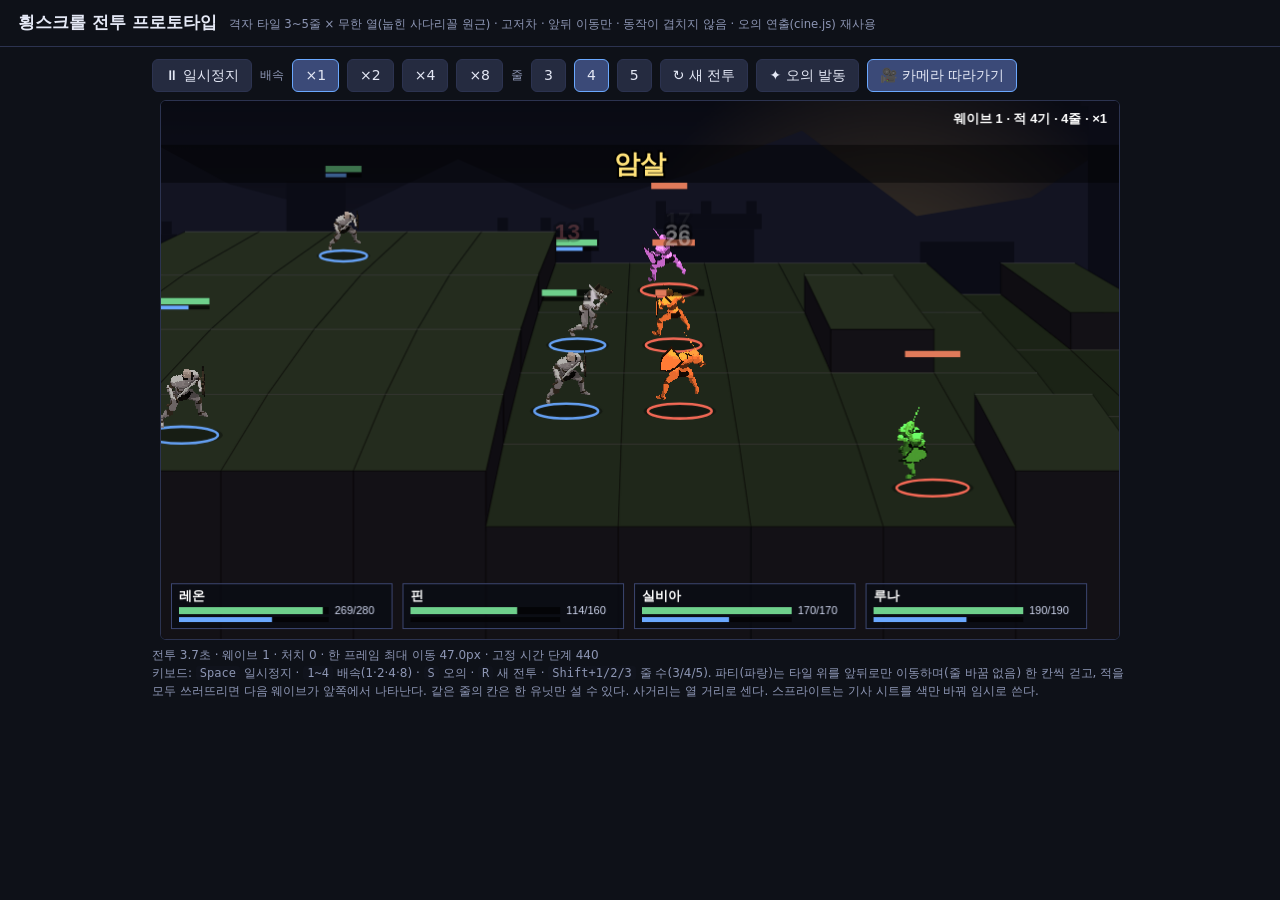
==== side.html @ 713f1ada "횡스크롤 프로토타입 v2: 격자 타일(3~5줄 × 무한 열) · 원근 사다리꼴 · 고저차 · 앞뒤 이동만 구상 확정에 따라 단순 횡스크롤(v1)을 격자 타일 방식으로 다시 만든다." ====
<!doctype html>
<html lang="ko">
<head>
<meta charset="utf-8">
<meta name="viewport" content="width=device-width,initial-scale=1">
<meta http-equiv="Cache-Control" content="no-cache, no-store, must-revalidate">
<title>에스테르의 미궁 · 횡스크롤 전투 프로토타입</title>
<style>
  :root { --bg:#0e1118; --panel:#1a1f2e; --line:#2c3350; --txt:#e4e8f5; --dim:#8d96b4; --acc:#6aa8ff; }
  * { box-sizing:border-box; }
  body { margin:0; background:var(--bg); color:var(--txt); font:14px/1.5 "Malgun Gothic",system-ui,sans-serif; }
  header { padding:10px 18px; border-bottom:1px solid var(--line); display:flex; gap:12px; align-items:baseline; flex-wrap:wrap; }
  h1 { margin:0; font-size:17px; } header small { color:var(--dim); }
  main { max-width:1000px; margin:12px auto; padding:0 12px; }
  canvas { display:block; width:100%; max-width:960px; margin:0 auto; background:#000; border:1px solid var(--line); border-radius:6px; image-rendering:auto; }
  .bar { display:flex; gap:8px; align-items:center; flex-wrap:wrap; margin:8px 0; }
  button { background:#252b40; color:var(--txt); border:1px solid var(--line); border-radius:6px; padding:5px 12px; font:inherit; cursor:pointer; } button:hover { border-color:var(--acc); } button.on { background:#3b4a78; border-color:var(--acc); }
  .dim { color:var(--dim); font-size:12px; } code { background:#10131c; padding:0 4px; border-radius:3px; }
</style>
</head>
<body>
<header><h1>횡스크롤 전투 프로토타입</h1><small>격자 타일 3~5줄 × 무한 열(눕힌 사다리꼴 원근) · 고저차 · 앞뒤 이동만 · 동작이 겹치지 않음 · 오의 연출(cine.js) 재사용</small></header>
<main>
  <div class="bar">
    <button id="bPause">⏸ 일시정지</button>
    <span class="dim">배속</span><button data-sp="1" class="on">×1</button><button data-sp="2">×2</button><button data-sp="4">×4</button><button data-sp="8">×8</button>
    <span class="dim">줄</span><button data-rows="3">3</button><button data-rows="4" class="on">4</button><button data-rows="5">5</button>
    <button id="bNew">↻ 새 전투</button><button id="bSpecial">✦ 오의 발동</button><button id="bCam" class="on">🎥 카메라 따라가기</button>
  </div>
  <canvas id="cv" width="960" height="540"></canvas>
  <div class="dim" style="margin-top:6px" id="metrics"></div>
  <div class="dim">키보드: <code>Space</code> 일시정지 · <code>1~4</code> 배속(1·2·4·8) · <code>S</code> 오의 · <code>R</code> 새 전투 · <code>Shift+1/2/3</code> 줄 수(3/4/5). 파티(파랑)는 타일 위를 앞뒤로만 이동하며(줄 바꿈 없음) 한 칸씩 걷고, 적을 모두 쓰러뜨리면 다음 웨이브가 앞쪽에서 나타난다. 같은 줄의 칸은 한 유닛만 설 수 있다. 사거리는 열 거리로 센다. 스프라이트는 기사 시트를 색만 바꿔 임시로 쓴다.</div>
</main>
<script>window.ASSET_VER = 'side1';</script>
<script src="assets/manifest.js"></script>
<script src="assets/anim/anims.js"></script>
<script src="assets/fx/fx_manifest.js"></script>
<script src="assets/cine/cine_manifest.js"></script>
<script src="assets.js"></script>
<script src="cine.js"></script>
<script src="side.js"></script>
</body>
</html>
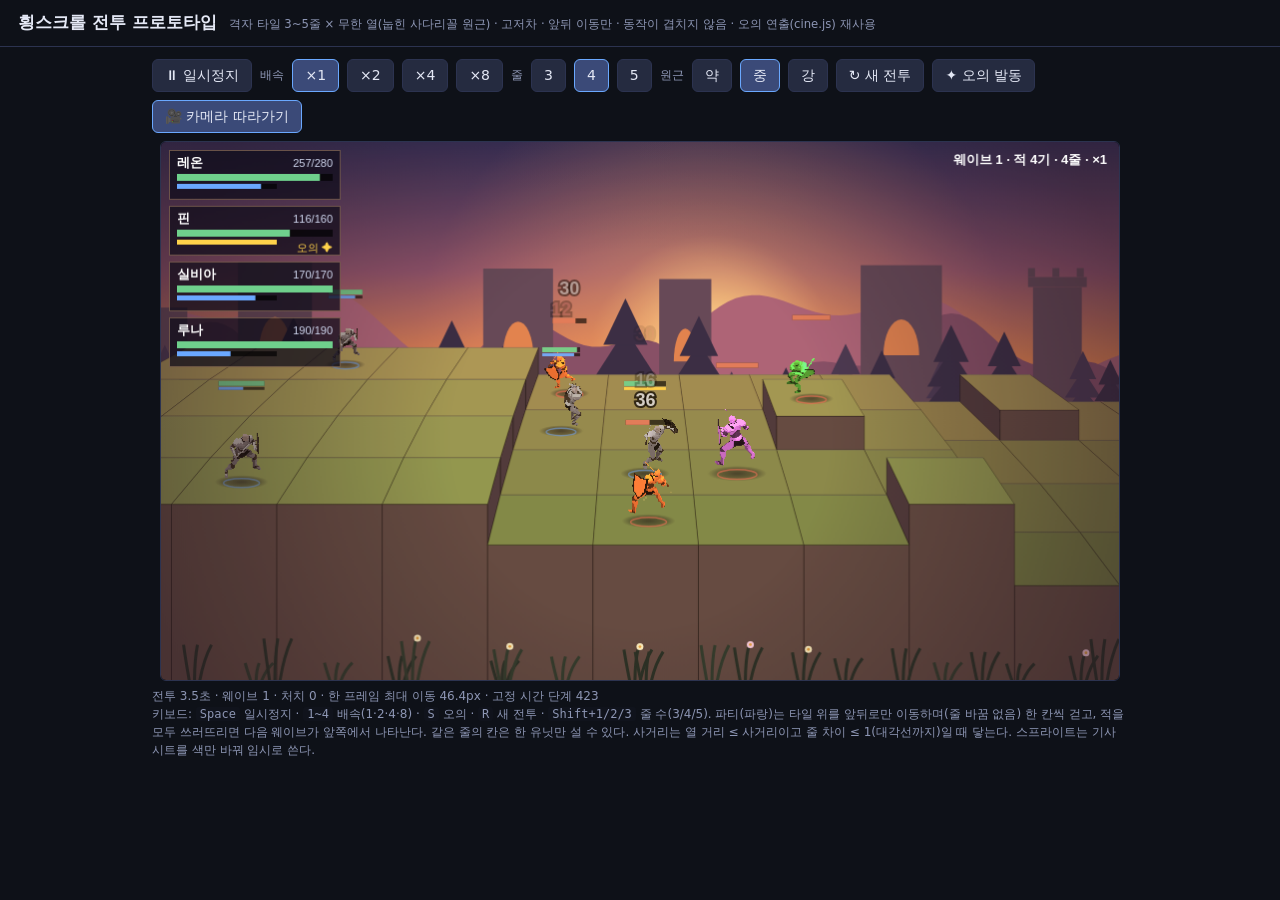
==== commit 0c5ccc86: "횡스크롤 프로토타입: 대각선 사거리·줄 이동·원근 강화·노을 배경 - 사거리: 열 거리 + 줄 차이 1 이하(대각선까지), 닿는 줄에 적이 없으면 한 줄 이동 - 줄 배율: 가운데" ====
--- a/side.html
+++ b/side.html
@@ -25,11 +25,12 @@
     <button id="bPause">⏸ 일시정지</button>
     <span class="dim">배속</span><button data-sp="1" class="on">×1</button><button data-sp="2">×2</button><button data-sp="4">×4</button><button data-sp="8">×8</button>
     <span class="dim">줄</span><button data-rows="3">3</button><button data-rows="4" class="on">4</button><button data-rows="5">5</button>
+    <span class="dim">원근</span><button data-persp="0.06">약</button><button data-persp="0.1" class="on">중</button><button data-persp="0.16">강</button>
     <button id="bNew">↻ 새 전투</button><button id="bSpecial">✦ 오의 발동</button><button id="bCam" class="on">🎥 카메라 따라가기</button>
   </div>
   <canvas id="cv" width="960" height="540"></canvas>
   <div class="dim" style="margin-top:6px" id="metrics"></div>
-  <div class="dim">키보드: <code>Space</code> 일시정지 · <code>1~4</code> 배속(1·2·4·8) · <code>S</code> 오의 · <code>R</code> 새 전투 · <code>Shift+1/2/3</code> 줄 수(3/4/5). 파티(파랑)는 타일 위를 앞뒤로만 이동하며(줄 바꿈 없음) 한 칸씩 걷고, 적을 모두 쓰러뜨리면 다음 웨이브가 앞쪽에서 나타난다. 같은 줄의 칸은 한 유닛만 설 수 있다. 사거리는 열 거리로 센다. 스프라이트는 기사 시트를 색만 바꿔 임시로 쓴다.</div>
+  <div class="dim">키보드: <code>Space</code> 일시정지 · <code>1~4</code> 배속(1·2·4·8) · <code>S</code> 오의 · <code>R</code> 새 전투 · <code>Shift+1/2/3</code> 줄 수(3/4/5). 파티(파랑)는 타일 위를 앞뒤로만 이동하며(줄 바꿈 없음) 한 칸씩 걷고, 적을 모두 쓰러뜨리면 다음 웨이브가 앞쪽에서 나타난다. 같은 줄의 칸은 한 유닛만 설 수 있다. 사거리는 열 거리 ≤ 사거리이고 줄 차이 ≤ 1(대각선까지)일 때 닿는다. 스프라이트는 기사 시트를 색만 바꿔 임시로 쓴다.</div>
 </main>
 <script>window.ASSET_VER = 'side1';</script>
 <script src="assets/manifest.js"></script>
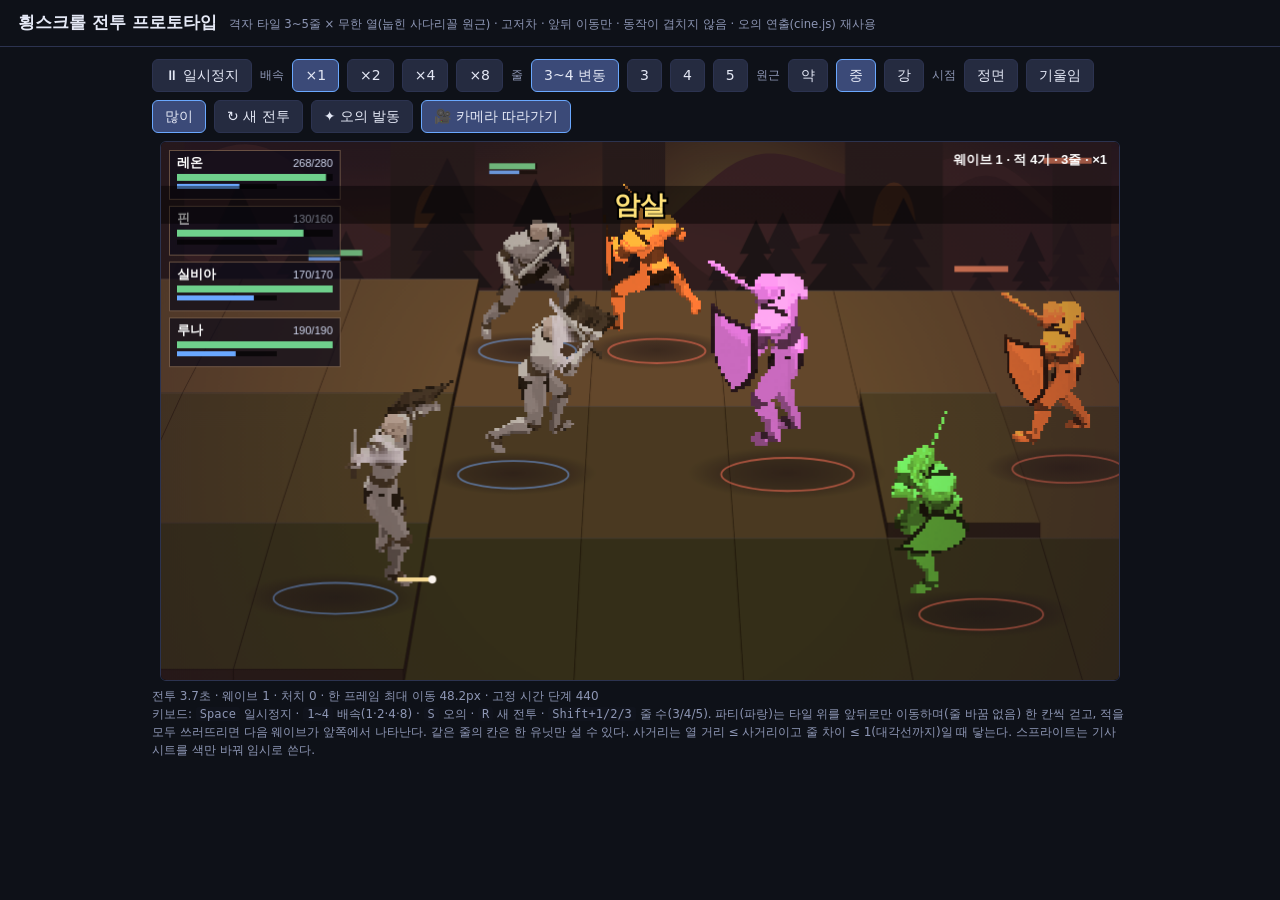
==== commit 165d61b2: "횡스크롤 프로토타입: 유닛 2배·타격 연출·시점 기울임·고리형 전장·3~4줄 변동 - 유닛/이펙트 크기 2.3배(중앙 줄 100% 기준), 줄 배율 차이 조절(원근 약/중/강) -" ====
--- a/side.html
+++ b/side.html
@@ -24,8 +24,9 @@
   <div class="bar">
     <button id="bPause">⏸ 일시정지</button>
     <span class="dim">배속</span><button data-sp="1" class="on">×1</button><button data-sp="2">×2</button><button data-sp="4">×4</button><button data-sp="8">×8</button>
-    <span class="dim">줄</span><button data-rows="3">3</button><button data-rows="4" class="on">4</button><button data-rows="5">5</button>
-    <span class="dim">원근</span><button data-persp="0.06">약</button><button data-persp="0.1" class="on">중</button><button data-persp="0.16">강</button>
+    <span class="dim">줄</span><button data-rows="var" class="on">3~4 변동</button><button data-rows="3">3</button><button data-rows="4">4</button><button data-rows="5">5</button>
+    <span class="dim">원근</span><button data-persp="0.07">약</button><button data-persp="0.12" class="on">중</button><button data-persp="0.2">강</button>
+    <span class="dim">시점</span><button data-tilt="0">정면</button><button data-tilt="1">기울임</button><button data-tilt="2" class="on">많이</button>
     <button id="bNew">↻ 새 전투</button><button id="bSpecial">✦ 오의 발동</button><button id="bCam" class="on">🎥 카메라 따라가기</button>
   </div>
   <canvas id="cv" width="960" height="540"></canvas>
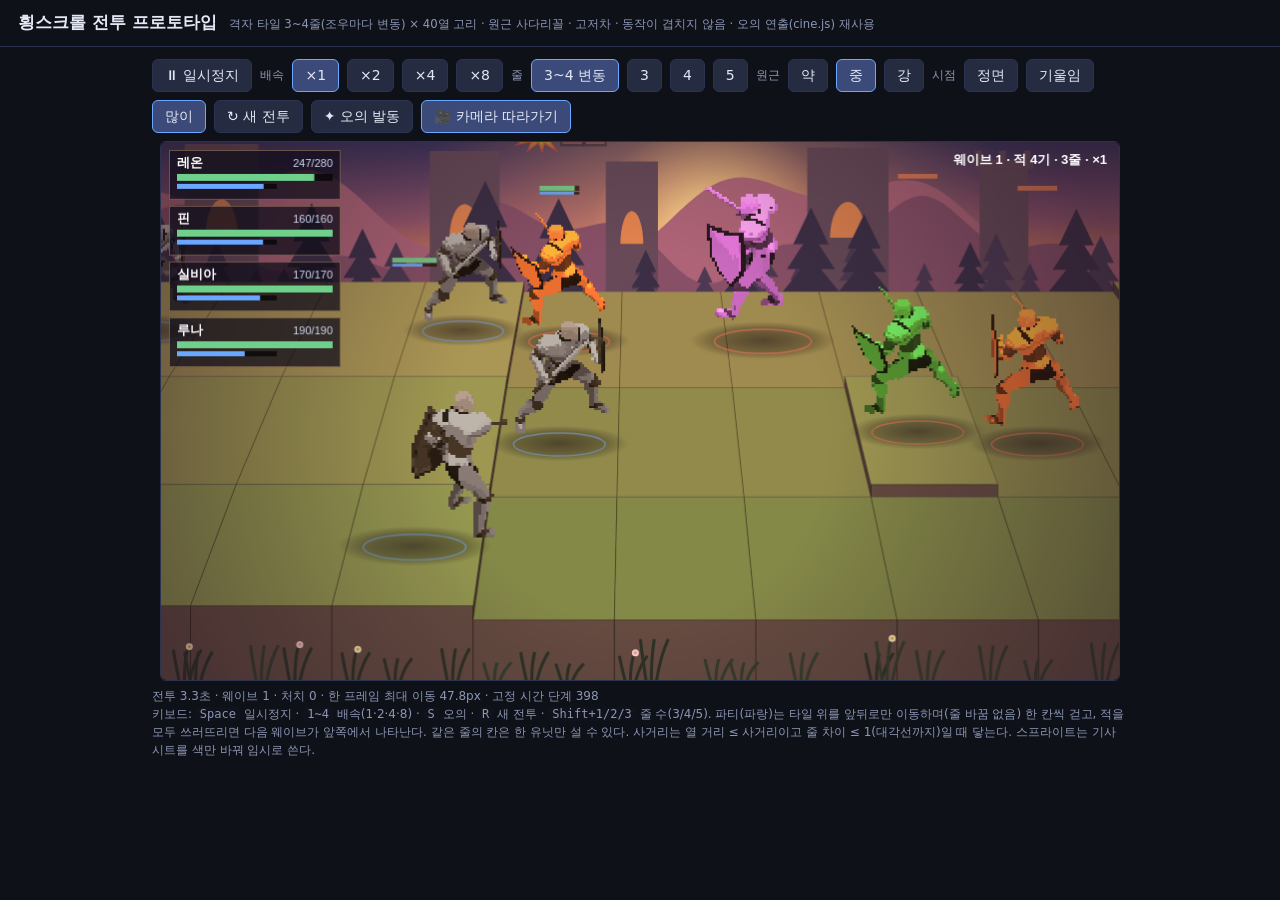
==== commit ea0d9801: "안내 문구와 SIDE.md를 현재 규칙에 맞게 갱신 대각선 사거리, 줄 이동, 3~4줄 변동, 고리형 전장, 원근·시점 설정 반영  Co-Authored-By: Claude Son" ====
--- a/side.html
+++ b/side.html
@@ -19,7 +19,7 @@
 </style>
 </head>
 <body>
-<header><h1>횡스크롤 전투 프로토타입</h1><small>격자 타일 3~5줄 × 무한 열(눕힌 사다리꼴 원근) · 고저차 · 앞뒤 이동만 · 동작이 겹치지 않음 · 오의 연출(cine.js) 재사용</small></header>
+<header><h1>횡스크롤 전투 프로토타입</h1><small>격자 타일 3~4줄(조우마다 변동) × 40열 고리 · 원근 사다리꼴 · 고저차 · 동작이 겹치지 않음 · 오의 연출(cine.js) 재사용</small></header>
 <main>
   <div class="bar">
     <button id="bPause">⏸ 일시정지</button>
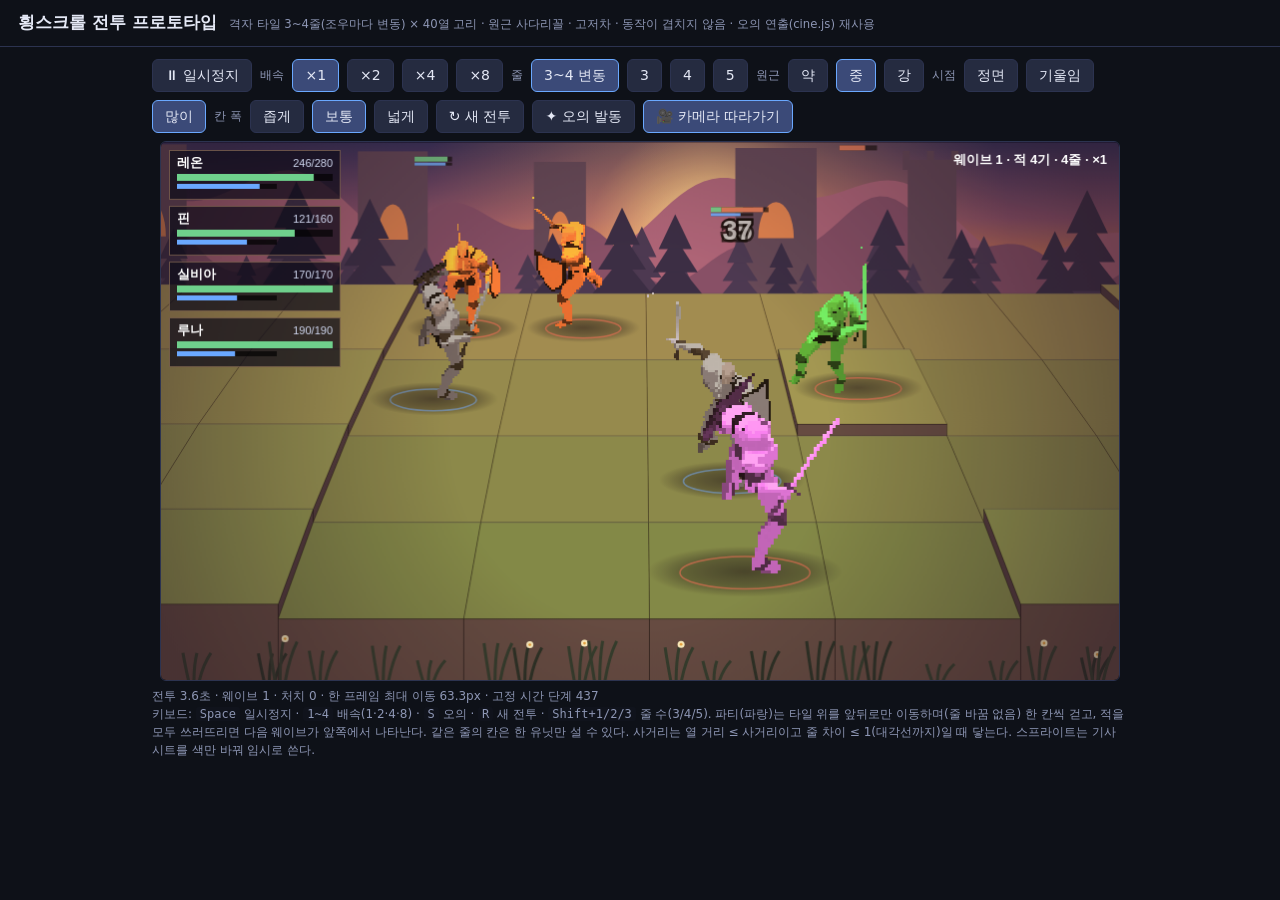
==== commit e554a9bb: "side.js: 8방향 바라보기·연출 동작 대체·칸 폭 조절·막힌 앞줄 우회 - 공격/대기 중 적 방향(화면 기준 8방향)을 본다, 열 이동은 옆모습, 줄 이동은 대각선 - 오의 " ====
--- a/side.html
+++ b/side.html
@@ -27,6 +27,7 @@
     <span class="dim">줄</span><button data-rows="var" class="on">3~4 변동</button><button data-rows="3">3</button><button data-rows="4">4</button><button data-rows="5">5</button>
     <span class="dim">원근</span><button data-persp="0.07">약</button><button data-persp="0.12" class="on">중</button><button data-persp="0.2">강</button>
     <span class="dim">시점</span><button data-tilt="0">정면</button><button data-tilt="1">기울임</button><button data-tilt="2" class="on">많이</button>
+    <span class="dim">칸 폭</span><button data-tw="120">좁게</button><button data-tw="150" class="on">보통</button><button data-tw="190">넓게</button>
     <button id="bNew">↻ 새 전투</button><button id="bSpecial">✦ 오의 발동</button><button id="bCam" class="on">🎥 카메라 따라가기</button>
   </div>
   <canvas id="cv" width="960" height="540"></canvas>
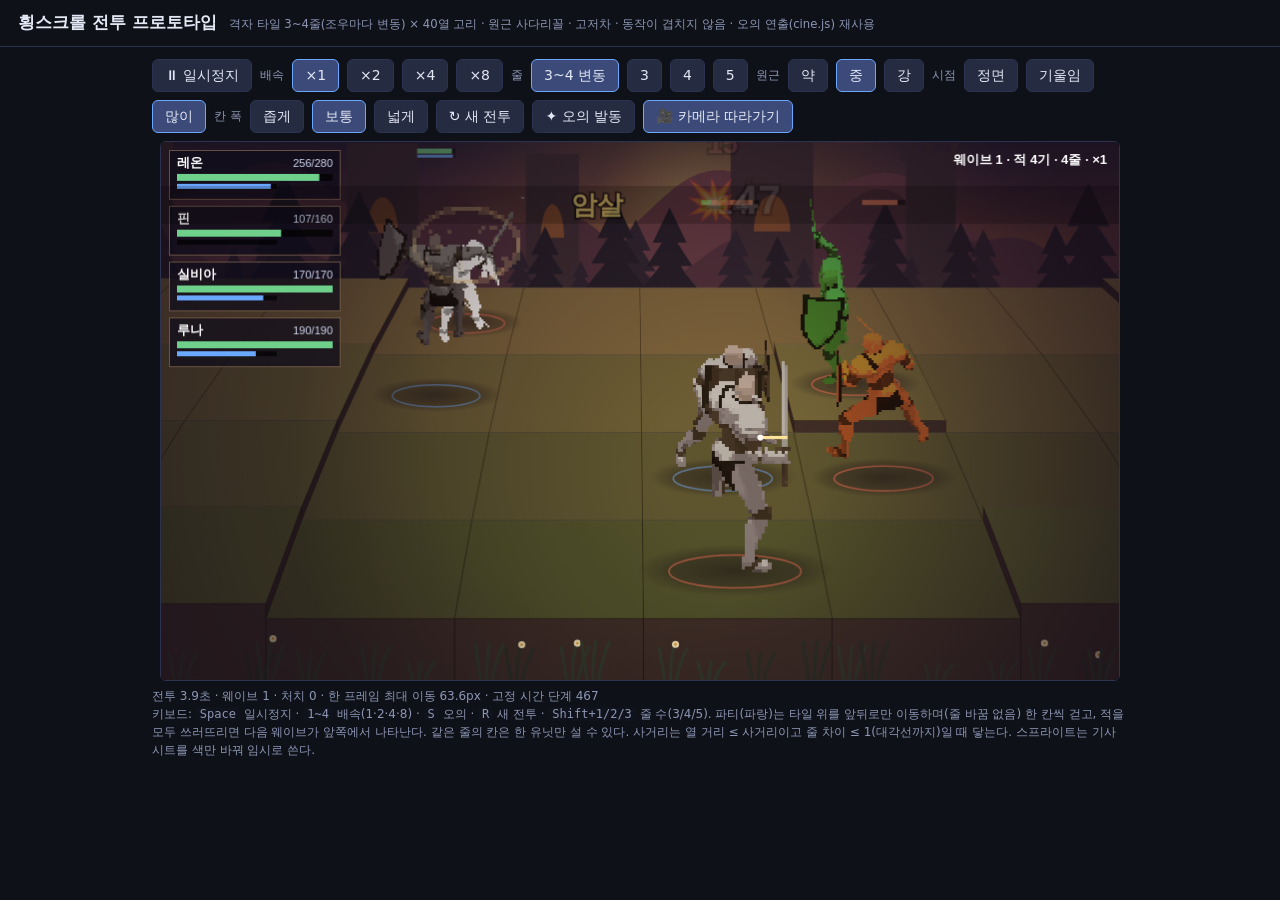
==== commit c833c09d: "side.js: 그래프 이펙트 연결·연출 위계(스포트라이트·카메라 이동·슬로모션)·사라지지 않는 이펙트 수정 - assets/fxpxf 그래프를 로딩 때 3배 해상도로 렌더해 같은" ====
--- a/side.html
+++ b/side.html
@@ -40,7 +40,9 @@
 <script src="assets/fx/fx_manifest.js"></script>
 <script src="assets/cine/cine_manifest.js"></script>
 <script src="assets.js"></script>
-<script src="cine.js"></script>
-<script src="side.js"></script>
+<script src="fxgraph.js?v=pan1"></script>
+<script src="assets/fxpxf/manifest.js"></script>
+<script src="cine.js?v=pan1"></script>
+<script src="side.js?v=fx3"></script>
 </body>
 </html>
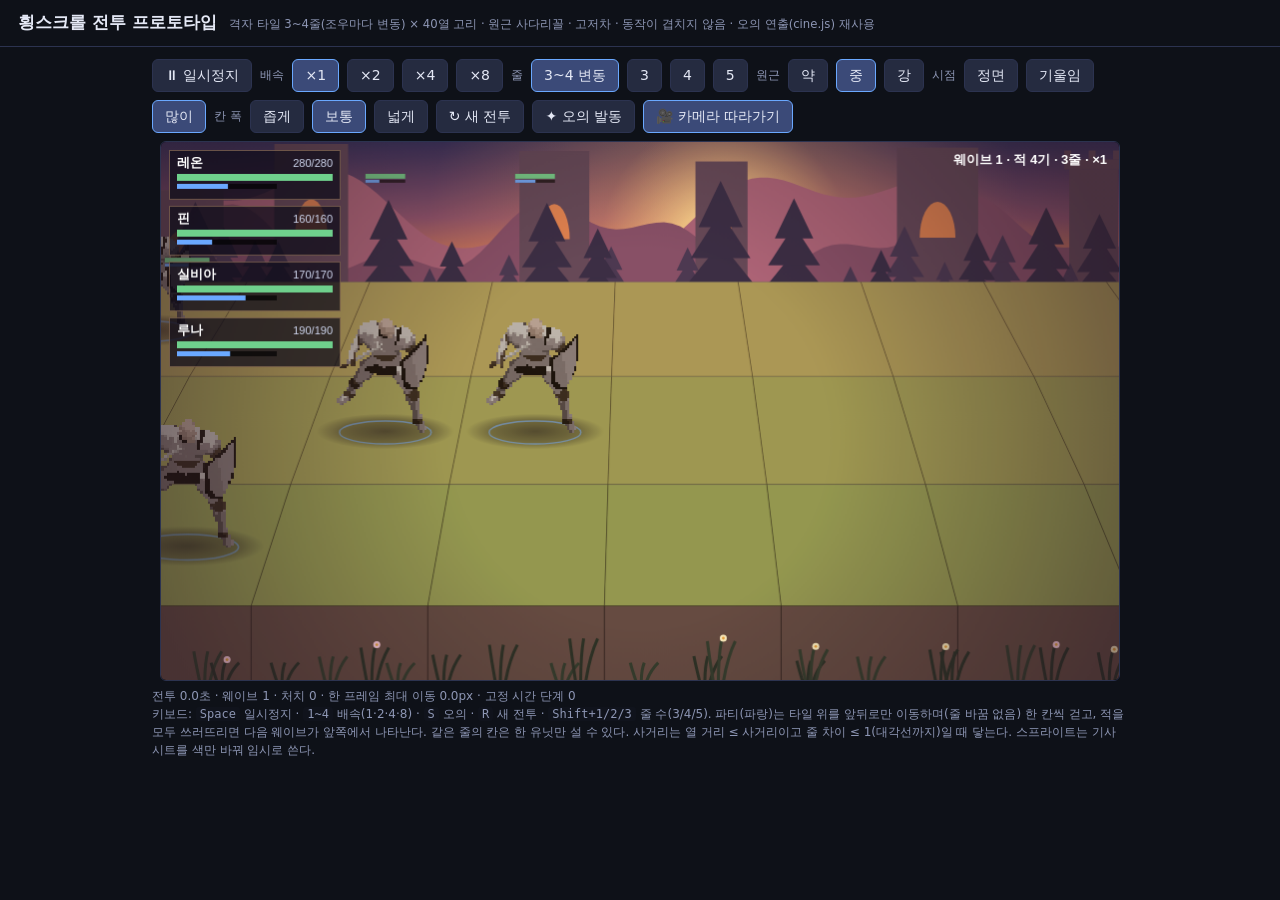
==== commit 32b232b2: "side.js: 기사 시트 방향 대응 보정(실제 모습 기준)·방향별 발바닥 높이 - 시트 번호 0은 우상향 뒷모습이라 오른쪽 진행이 우상향으로 보이던 문제: 논리 방향 → 시트 번" ====
--- a/side.html
+++ b/side.html
@@ -43,6 +43,6 @@
 <script src="fxgraph.js?v=pan1"></script>
 <script src="assets/fxpxf/manifest.js"></script>
 <script src="cine.js?v=pan1"></script>
-<script src="side.js?v=fx3"></script>
+<script src="side.js?v=dir1"></script>
 </body>
 </html>
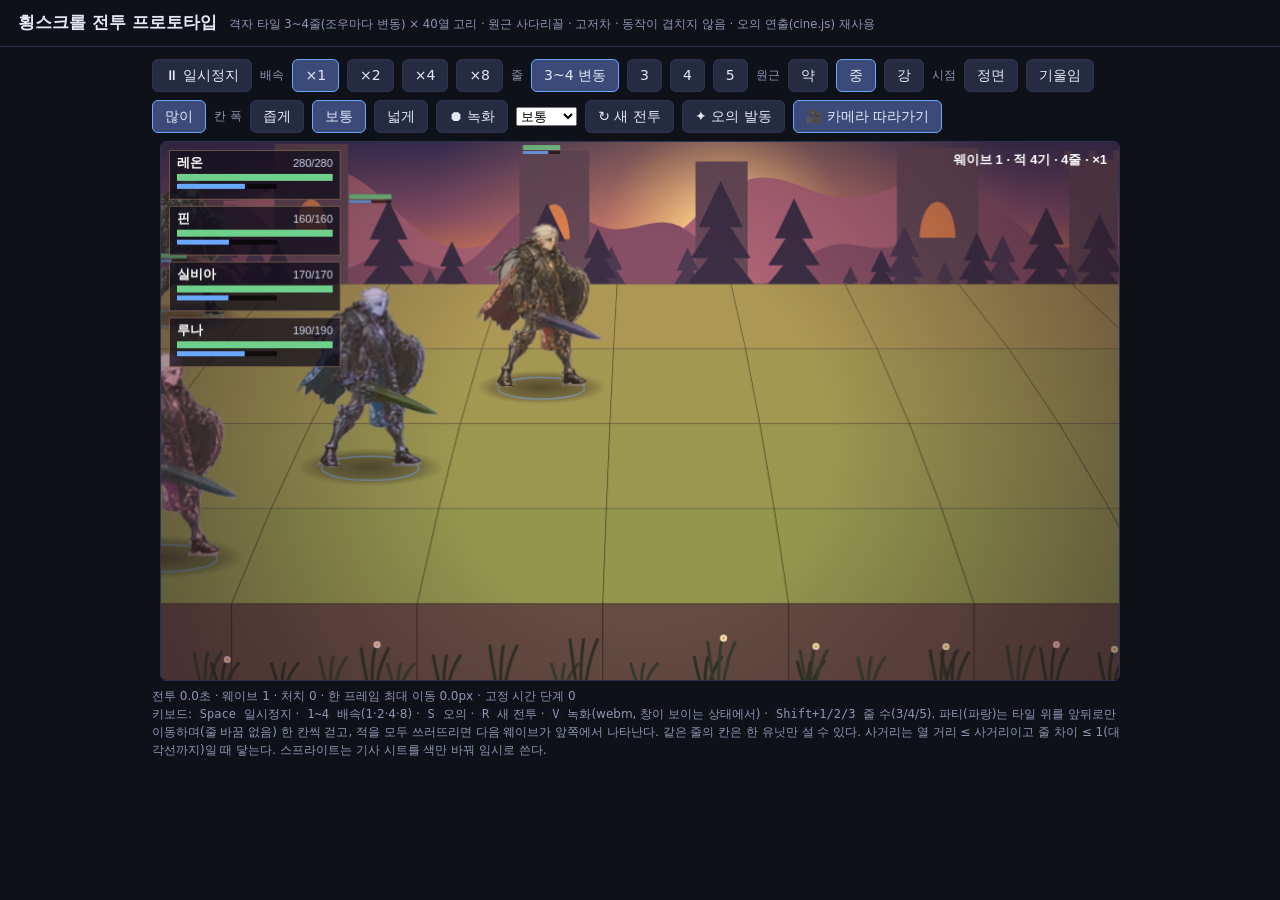
==== commit 9b8fbc6b: "side.js: 녹화 버튼·전용 시트 별칭/피격 대체/타격 시점 메타·쓰러진 유닛 번쩍임 수정 - 녹화(⏺, V 키): 게임 캔버스를 webm 으로 저장(저용량/보통/고화질) - " ====
--- a/side.html
+++ b/side.html
@@ -28,11 +28,12 @@
     <span class="dim">원근</span><button data-persp="0.07">약</button><button data-persp="0.12" class="on">중</button><button data-persp="0.2">강</button>
     <span class="dim">시점</span><button data-tilt="0">정면</button><button data-tilt="1">기울임</button><button data-tilt="2" class="on">많이</button>
     <span class="dim">칸 폭</span><button data-tw="120">좁게</button><button data-tw="150" class="on">보통</button><button data-tw="190">넓게</button>
+    <button id="bRec" title="게임 화면을 영상(webm)으로 저장 · 키 V">⏺ 녹화</button><select id="recQ"><option value="low">저용량</option><option value="mid" selected>보통</option><option value="high">고화질</option></select>
     <button id="bNew">↻ 새 전투</button><button id="bSpecial">✦ 오의 발동</button><button id="bCam" class="on">🎥 카메라 따라가기</button>
   </div>
   <canvas id="cv" width="960" height="540"></canvas>
   <div class="dim" style="margin-top:6px" id="metrics"></div>
-  <div class="dim">키보드: <code>Space</code> 일시정지 · <code>1~4</code> 배속(1·2·4·8) · <code>S</code> 오의 · <code>R</code> 새 전투 · <code>Shift+1/2/3</code> 줄 수(3/4/5). 파티(파랑)는 타일 위를 앞뒤로만 이동하며(줄 바꿈 없음) 한 칸씩 걷고, 적을 모두 쓰러뜨리면 다음 웨이브가 앞쪽에서 나타난다. 같은 줄의 칸은 한 유닛만 설 수 있다. 사거리는 열 거리 ≤ 사거리이고 줄 차이 ≤ 1(대각선까지)일 때 닿는다. 스프라이트는 기사 시트를 색만 바꿔 임시로 쓴다.</div>
+  <div class="dim">키보드: <code>Space</code> 일시정지 · <code>1~4</code> 배속(1·2·4·8) · <code>S</code> 오의 · <code>R</code> 새 전투 · <code>V</code> 녹화(webm, 창이 보이는 상태에서) · <code>Shift+1/2/3</code> 줄 수(3/4/5). 파티(파랑)는 타일 위를 앞뒤로만 이동하며(줄 바꿈 없음) 한 칸씩 걷고, 적을 모두 쓰러뜨리면 다음 웨이브가 앞쪽에서 나타난다. 같은 줄의 칸은 한 유닛만 설 수 있다. 사거리는 열 거리 ≤ 사거리이고 줄 차이 ≤ 1(대각선까지)일 때 닿는다. 스프라이트는 기사 시트를 색만 바꿔 임시로 쓴다.</div>
 </main>
 <script>window.ASSET_VER = 'side1';</script>
 <script src="assets/manifest.js"></script>
@@ -40,9 +41,10 @@
 <script src="assets/fx/fx_manifest.js"></script>
 <script src="assets/cine/cine_manifest.js"></script>
 <script src="assets.js"></script>
-<script src="fxgraph.js?v=pan1"></script>
-<script src="assets/fxpxf/manifest.js"></script>
+<script src="fxgraph.js?v=3"></script>
+<script src="assets/fxpxf/manifest.js?v=3"></script>
+<script src="assets/side/anim/meta.js?v=2"></script>
 <script src="cine.js?v=pan1"></script>
-<script src="side.js?v=dir1"></script>
+<script src="side.js?v=dead1"></script>
 </body>
 </html>
